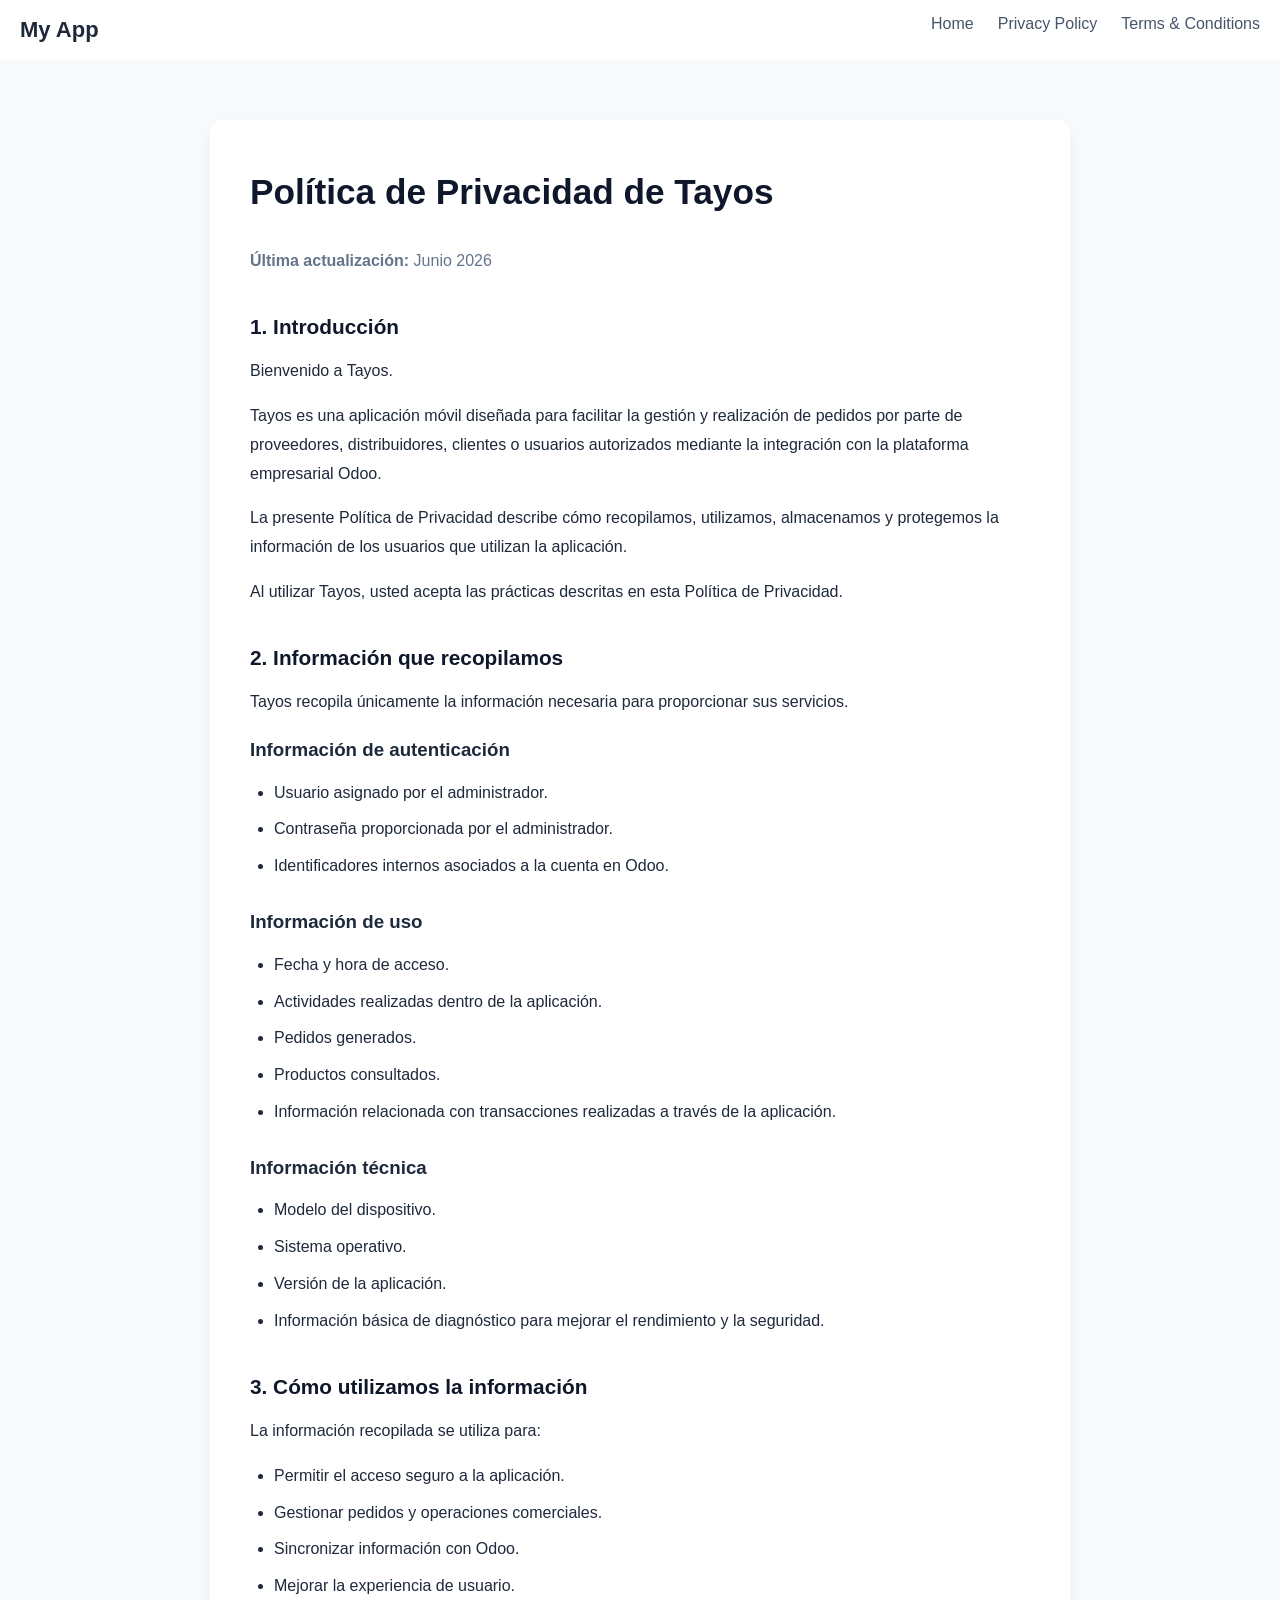
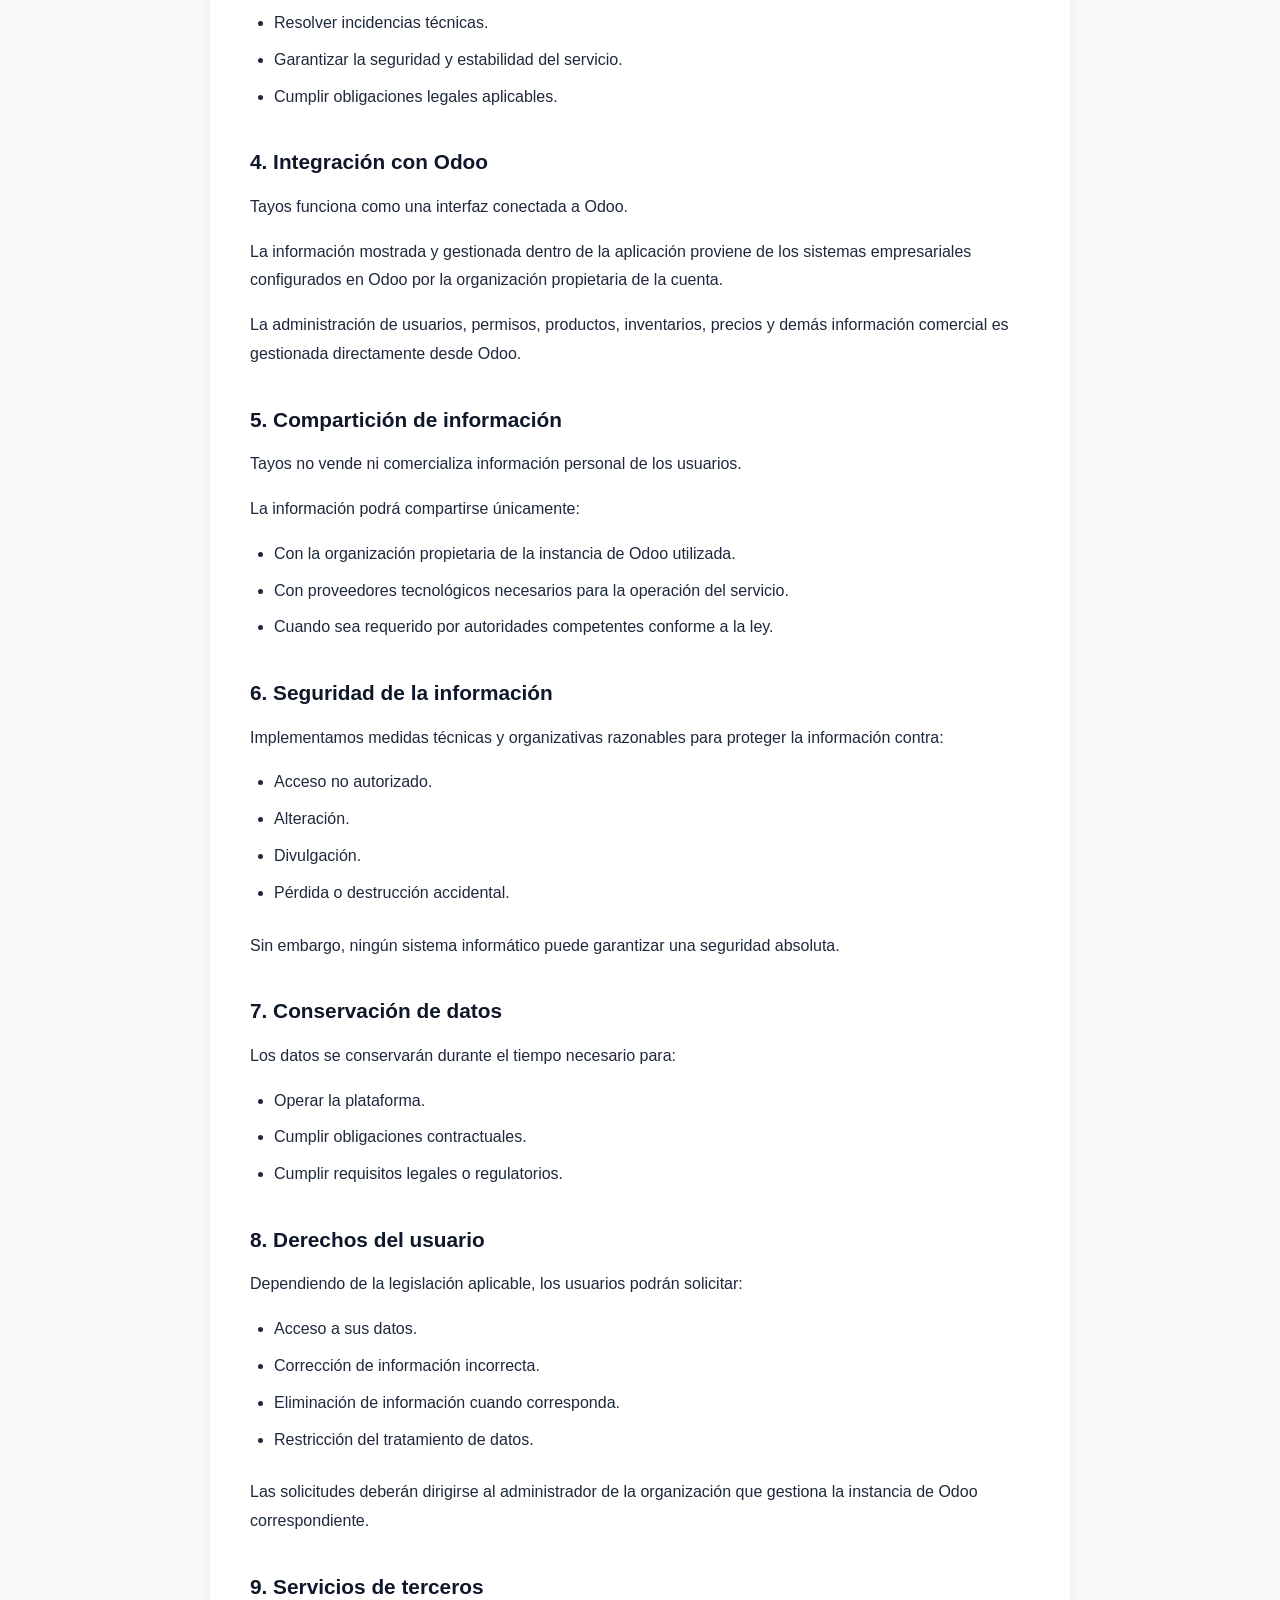
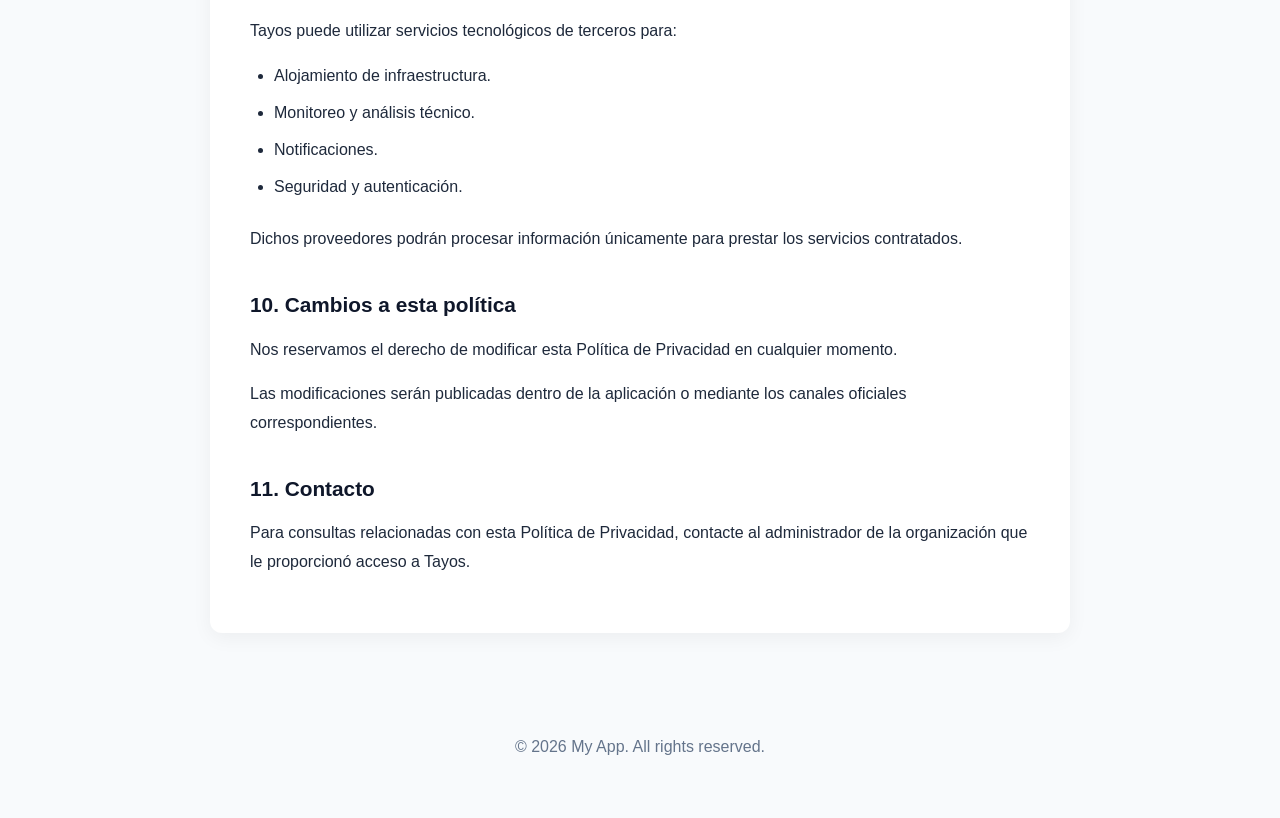
==== privacy.html @ ea690539 "init app web" ====
<!DOCTYPE html>
<html lang="en">
  <head>
    <meta charset="UTF-8" />
    <meta name="viewport" content="width=device-width, initial-scale=1.0" />
    <title>Privacy Policy</title>
    <link rel="stylesheet" href="styles.css" />
  </head>
  <body>
    <header>
      <nav>
        <div class="logo">My App</div>

        <div class="menu">
          <a href="index.html">Home</a>
          <a href="privacy.html">Privacy Policy</a>
          <a href="terms.html">Terms & Conditions</a>
        </div>
      </nav>
    </header>

    <main class="container">
      <div class="content">
        <h1>Política de Privacidad de Tayos</h1>

<p class="updated">
  <strong>Última actualización:</strong> Junio 2026
</p>

<h2>1. Introducción</h2>

<p>Bienvenido a Tayos.</p>

<p>
  Tayos es una aplicación móvil diseñada para facilitar la gestión y realización
  de pedidos por parte de proveedores, distribuidores, clientes o usuarios
  autorizados mediante la integración con la plataforma empresarial Odoo.
</p>

<p>
  La presente Política de Privacidad describe cómo recopilamos, utilizamos,
  almacenamos y protegemos la información de los usuarios que utilizan la
  aplicación.
</p>

<p>
  Al utilizar Tayos, usted acepta las prácticas descritas en esta Política de
  Privacidad.
</p>

<h2>2. Información que recopilamos</h2>

<p>
  Tayos recopila únicamente la información necesaria para proporcionar sus
  servicios.
</p>

<h3>Información de autenticación</h3>

<ul>
  <li>Usuario asignado por el administrador.</li>
  <li>Contraseña proporcionada por el administrador.</li>
  <li>Identificadores internos asociados a la cuenta en Odoo.</li>
</ul>

<h3>Información de uso</h3>

<ul>
  <li>Fecha y hora de acceso.</li>
  <li>Actividades realizadas dentro de la aplicación.</li>
  <li>Pedidos generados.</li>
  <li>Productos consultados.</li>
  <li>
    Información relacionada con transacciones realizadas a través de la
    aplicación.
  </li>
</ul>

<h3>Información técnica</h3>

<ul>
  <li>Modelo del dispositivo.</li>
  <li>Sistema operativo.</li>
  <li>Versión de la aplicación.</li>
  <li>
    Información básica de diagnóstico para mejorar el rendimiento y la
    seguridad.
  </li>
</ul>

<h2>3. Cómo utilizamos la información</h2>

<p>La información recopilada se utiliza para:</p>

<ul>
  <li>Permitir el acceso seguro a la aplicación.</li>
  <li>Gestionar pedidos y operaciones comerciales.</li>
  <li>Sincronizar información con Odoo.</li>
  <li>Mejorar la experiencia de usuario.</li>
  <li>Resolver incidencias técnicas.</li>
  <li>Garantizar la seguridad y estabilidad del servicio.</li>
  <li>Cumplir obligaciones legales aplicables.</li>
</ul>

<h2>4. Integración con Odoo</h2>

<p>
  Tayos funciona como una interfaz conectada a Odoo.
</p>

<p>
  La información mostrada y gestionada dentro de la aplicación proviene de los
  sistemas empresariales configurados en Odoo por la organización propietaria de
  la cuenta.
</p>

<p>
  La administración de usuarios, permisos, productos, inventarios, precios y
  demás información comercial es gestionada directamente desde Odoo.
</p>

<h2>5. Compartición de información</h2>

<p>
  Tayos no vende ni comercializa información personal de los usuarios.
</p>

<p>La información podrá compartirse únicamente:</p>

<ul>
  <li>
    Con la organización propietaria de la instancia de Odoo utilizada.
  </li>
  <li>
    Con proveedores tecnológicos necesarios para la operación del servicio.
  </li>
  <li>
    Cuando sea requerido por autoridades competentes conforme a la ley.
  </li>
</ul>

<h2>6. Seguridad de la información</h2>

<p>
  Implementamos medidas técnicas y organizativas razonables para proteger la
  información contra:
</p>

<ul>
  <li>Acceso no autorizado.</li>
  <li>Alteración.</li>
  <li>Divulgación.</li>
  <li>Pérdida o destrucción accidental.</li>
</ul>

<p>
  Sin embargo, ningún sistema informático puede garantizar una seguridad
  absoluta.
</p>

<h2>7. Conservación de datos</h2>

<p>
  Los datos se conservarán durante el tiempo necesario para:
</p>

<ul>
  <li>Operar la plataforma.</li>
  <li>Cumplir obligaciones contractuales.</li>
  <li>Cumplir requisitos legales o regulatorios.</li>
</ul>

<h2>8. Derechos del usuario</h2>

<p>
  Dependiendo de la legislación aplicable, los usuarios podrán solicitar:
</p>

<ul>
  <li>Acceso a sus datos.</li>
  <li>Corrección de información incorrecta.</li>
  <li>Eliminación de información cuando corresponda.</li>
  <li>Restricción del tratamiento de datos.</li>
</ul>

<p>
  Las solicitudes deberán dirigirse al administrador de la organización que
  gestiona la instancia de Odoo correspondiente.
</p>

<h2>9. Servicios de terceros</h2>

<p>
  Tayos puede utilizar servicios tecnológicos de terceros para:
</p>

<ul>
  <li>Alojamiento de infraestructura.</li>
  <li>Monitoreo y análisis técnico.</li>
  <li>Notificaciones.</li>
  <li>Seguridad y autenticación.</li>
</ul>

<p>
  Dichos proveedores podrán procesar información únicamente para prestar los
  servicios contratados.
</p>

<h2>10. Cambios a esta política</h2>

<p>
  Nos reservamos el derecho de modificar esta Política de Privacidad en cualquier
  momento.
</p>

<p>
  Las modificaciones serán publicadas dentro de la aplicación o mediante los
  canales oficiales correspondientes.
</p>

<h2>11. Contacto</h2>

<p>
  Para consultas relacionadas con esta Política de Privacidad, contacte al
  administrador de la organización que le proporcionó acceso a Tayos.
</p>
      </div>
    </main>

    <footer>
      <p>© 2026 My App. All rights reserved.</p>
    </footer>
  </body>
</html>
---- styles.css ----
* {
  margin: 0;
  padding: 0;
  box-sizing: border-box;
}

body {
  font-family:
    Inter,
    -apple-system,
    BlinkMacSystemFont,
    "Segoe UI",
    sans-serif;
  background: #f8fafc;
  color: #1e293b;
  line-height: 1.8;
}

.container {
  max-width: 900px;
  margin: 0 auto;
  padding: 40px 20px;
}

.card {
  background: #ffffff;
  border-radius: 16px;
  padding: 48px;
  box-shadow: 0 4px 20px rgba(15, 23, 42, 0.08);
}

h1 {
  font-size: 2.2rem;
  margin-bottom: 12px;
  color: #0f172a;
}

.updated {
  color: #64748b;
  margin-bottom: 32px;
}

h2 {
  margin-top: 32px;
  margin-bottom: 12px;
  font-size: 1.3rem;
  color: #0f172a;
}

p {
  margin-bottom: 16px;
}

ul {
  margin: 12px 0 24px 24px;
}

li {
  margin-bottom: 8px;
}

@media (max-width: 768px) {
  .card {
    padding: 24px;
  }

  h1 {
    font-size: 1.8rem;
  }
}

nav {
  width: 100%;
  padding: 10px 20px;
  display: flex;
  justify-content: space-between;
  background: #ffffff;
}

.logo {
  font-size: 22px;
  font-weight: 700;
}

.menu {
  display: flex;
  gap: 24px;
}

.menu a {
  text-decoration: none;
  color: #475569;
  font-weight: 500;
}

.menu a:hover {
  color: #0f172a;
}

.container {
  max-width: 900px;
  margin: 60px auto;
  padding: 0 20px;
}

.hero {
  text-align: center;
  padding: 80px 0;
}

.hero h1 {
  font-size: 48px;
  margin-bottom: 16px;
}

.hero p {
  font-size: 18px;
  color: #64748b;
}

.content {
  background: white;
  padding: 40px;
  border-radius: 12px;
  box-shadow: 0 5px 20px rgba(0, 0, 0, 0.05);
}

.content h1 {
  margin-bottom: 24px;
}

.content h2 {
  margin-top: 32px;
  margin-bottom: 12px;
}

.content p {
  margin-bottom: 16px;
}

footer {
  text-align: center;
  padding: 40px;
  color: #64748b;
}
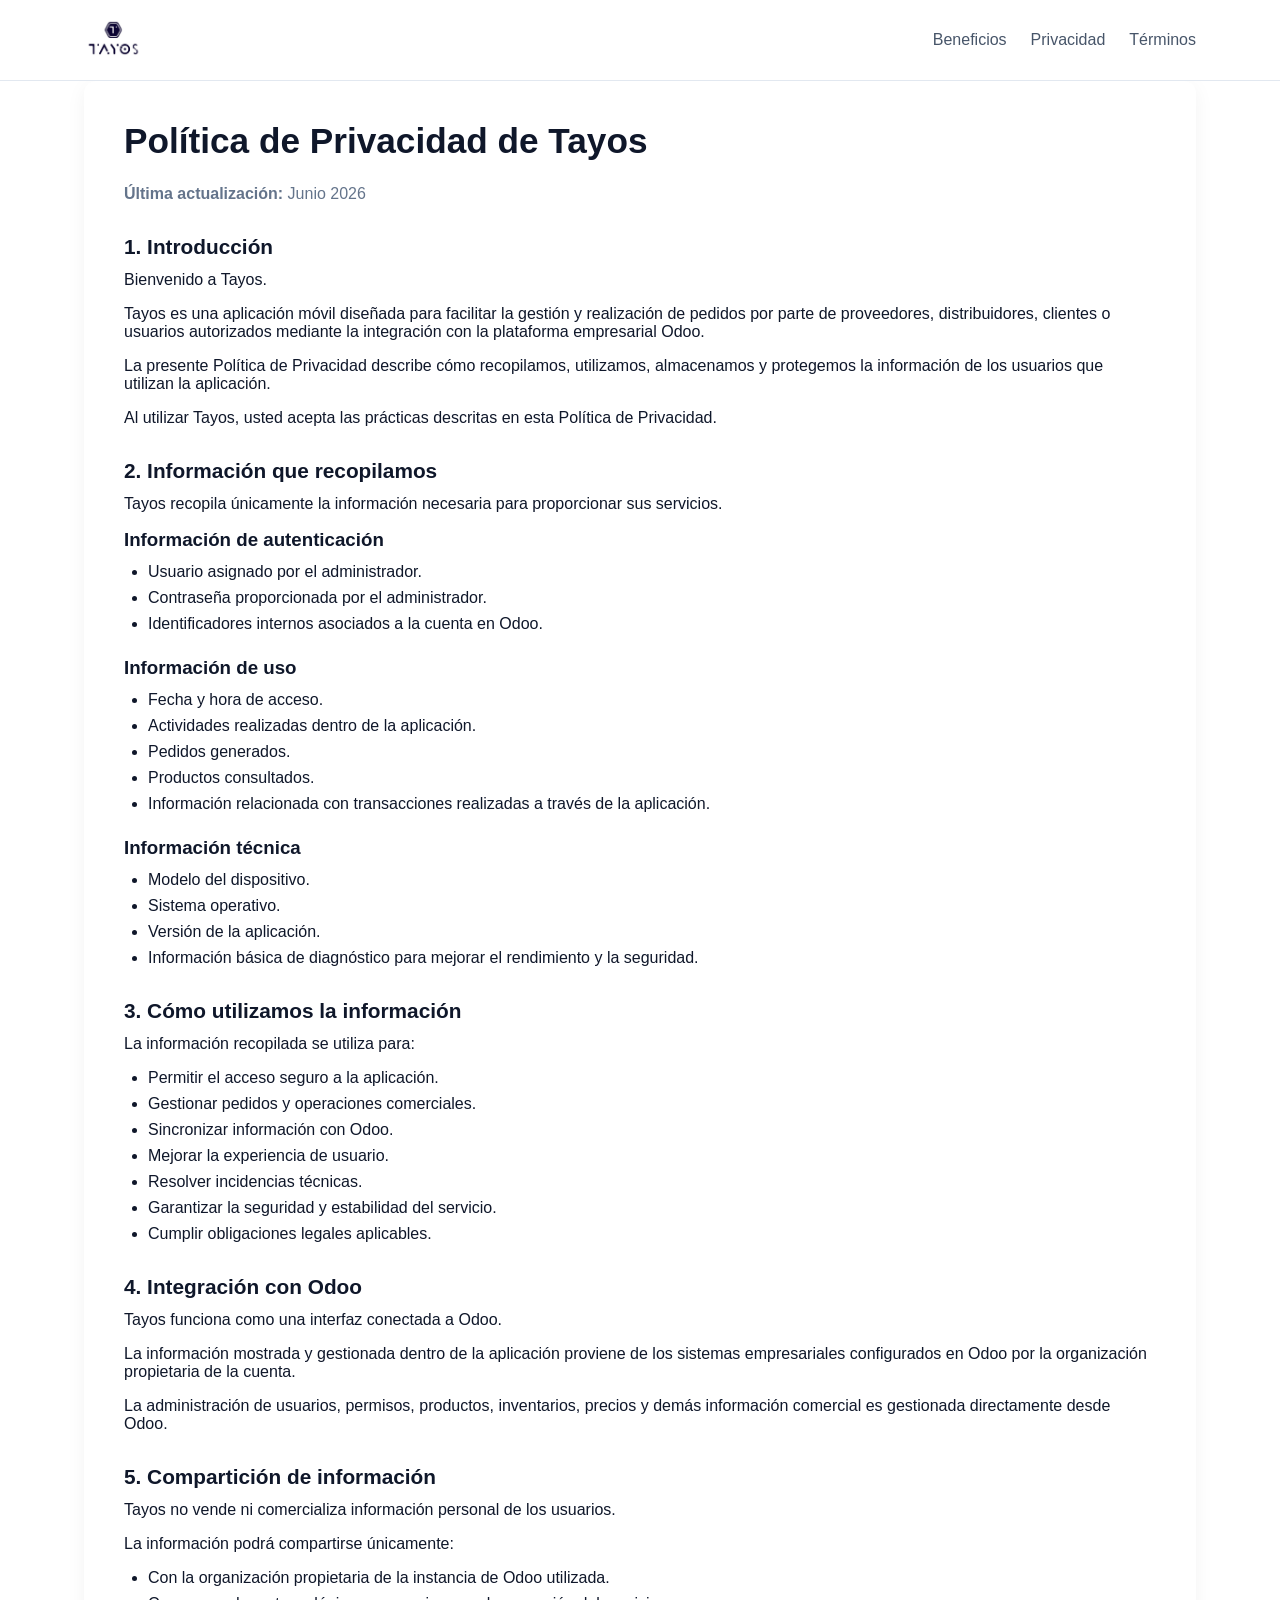
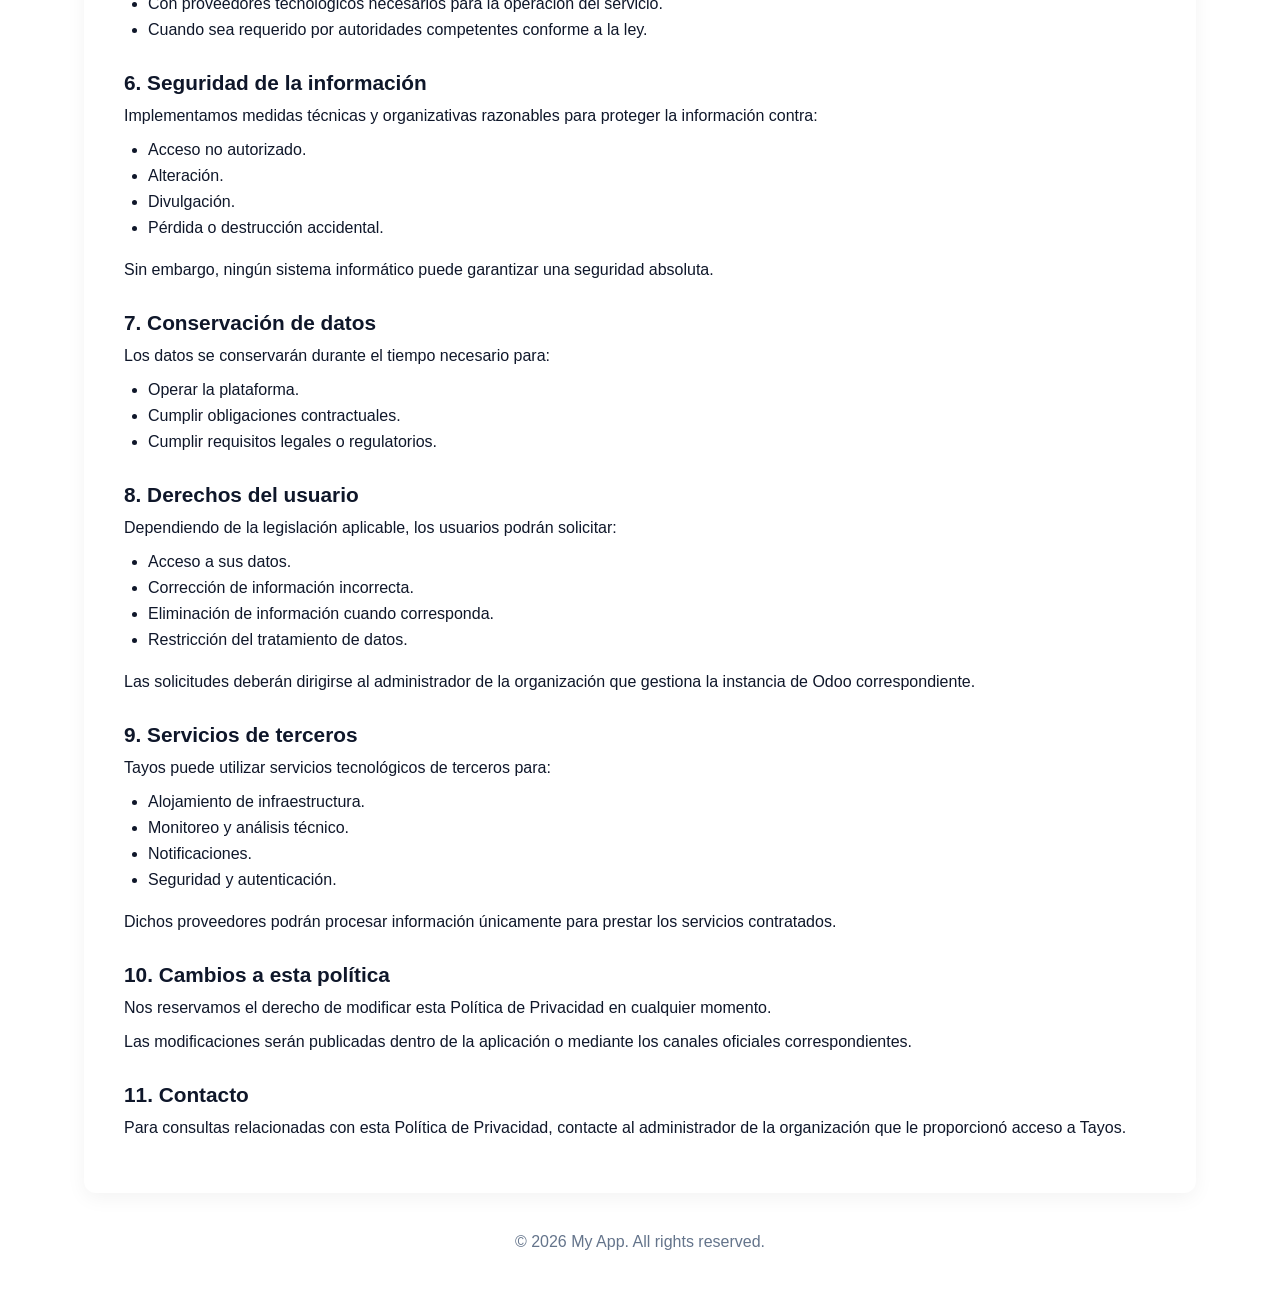
==== commit 7ca9ed1b: "estilos nav and logo" ====
--- a/privacy.html
+++ b/privacy.html
@@ -4,19 +4,24 @@
     <meta charset="UTF-8" />
     <meta name="viewport" content="width=device-width, initial-scale=1.0" />
     <title>Privacy Policy</title>
-    <link rel="stylesheet" href="styles.css" />
+    <link rel="stylesheet" href="styles/page.css" />
+    <link rel="stylesheet" href="styles/nav.css" />
   </head>
   <body>
     <header>
-      <nav>
-        <div class="logo">My App</div>
-
-        <div class="menu">
-          <a href="index.html">Home</a>
-          <a href="privacy.html">Privacy Policy</a>
-          <a href="terms.html">Terms & Conditions</a>
+      <div class="container nav">
+        <div class="logo">
+          <a href="index.html">
+            <img src="images/Logo-tayos-white.jpg" alt="logo tayos">
+          </a>
         </div>
-      </nav>
+
+        <nav>
+          <a href="#features">Beneficios</a>
+          <a href="privacy.html">Privacidad</a>
+          <a href="terms.html">Términos</a>
+        </nav>
+      </div>
     </header>
 
     <main class="container">
--- a/styles/page.css
+++ b/styles/page.css
@@ -0,0 +1,130 @@
+* {
+  margin: 0;
+  padding: 0;
+  box-sizing: border-box;
+}
+
+body {
+  font-family:
+    Inter,
+    -apple-system,
+    BlinkMacSystemFont,
+    sans-serif;
+  color: #0f172a;
+  background: #ffffff;
+}
+
+.container {
+  max-width: 900px;
+  margin: 0 auto;
+  padding: 40px 20px;
+}
+
+.card {
+  background: #ffffff;
+  border-radius: 16px;
+  padding: 48px;
+  box-shadow: 0 4px 20px rgba(15, 23, 42, 0.08);
+}
+
+h1 {
+  font-size: 2.2rem;
+  margin-bottom: 12px;
+  color: #0f172a;
+}
+
+.updated {
+  color: #64748b;
+  margin-bottom: 32px;
+}
+
+h2 {
+  margin-top: 32px;
+  margin-bottom: 12px;
+  font-size: 1.3rem;
+  color: #0f172a;
+}
+
+p {
+  margin-bottom: 16px;
+}
+
+ul {
+  margin: 12px 0 24px 24px;
+}
+
+li {
+  margin-bottom: 8px;
+}
+
+@media (max-width: 768px) {
+  .card {
+    padding: 24px;
+  }
+
+  h1 {
+    font-size: 1.8rem;
+  }
+}
+
+.menu {
+  display: flex;
+  gap: 24px;
+}
+
+.menu a {
+  text-decoration: none;
+  color: #475569;
+  font-weight: 500;
+}
+
+.menu a:hover {
+  color: #0f172a;
+}
+
+.container {
+  max-width: 900px;
+  margin: 60px auto;
+  padding: 0 20px;
+}
+
+.hero {
+  text-align: center;
+  padding: 80px 0;
+}
+
+.hero h1 {
+  font-size: 48px;
+  margin-bottom: 16px;
+}
+
+.hero p {
+  font-size: 18px;
+  color: #64748b;
+}
+
+.content {
+  background: white;
+  padding: 40px;
+  border-radius: 12px;
+  box-shadow: 0 5px 20px rgba(0, 0, 0, 0.05);
+}
+
+.content h1 {
+  margin-bottom: 24px;
+}
+
+.content h2 {
+  margin-top: 32px;
+  margin-bottom: 12px;
+}
+
+.content p {
+  margin-bottom: 16px;
+}
+
+footer {
+  text-align: center;
+  padding: 40px;
+  color: #64748b;
+}
--- a/styles/nav.css
+++ b/styles/nav.css
@@ -0,0 +1,36 @@
+header {
+  position: sticky;
+  top: 0;
+  background: rgba(255, 255, 255, 0.95);
+  backdrop-filter: blur(10px);
+  border-bottom: 1px solid #e2e8f0;
+  z-index: 10;
+}
+
+.nav {
+  height: 80px;
+  display: flex;
+  justify-content: space-between;
+  align-items: center;
+}
+
+.logo img {
+  width: 60px;
+}
+
+nav {
+  display: flex;
+  gap: 24px;
+}
+
+nav a {
+  text-decoration: none;
+  color: #475569;
+  font-weight: 500;
+}
+
+.container {
+  width: 90%;
+  max-width: 1200px;
+  margin: auto;
+}
